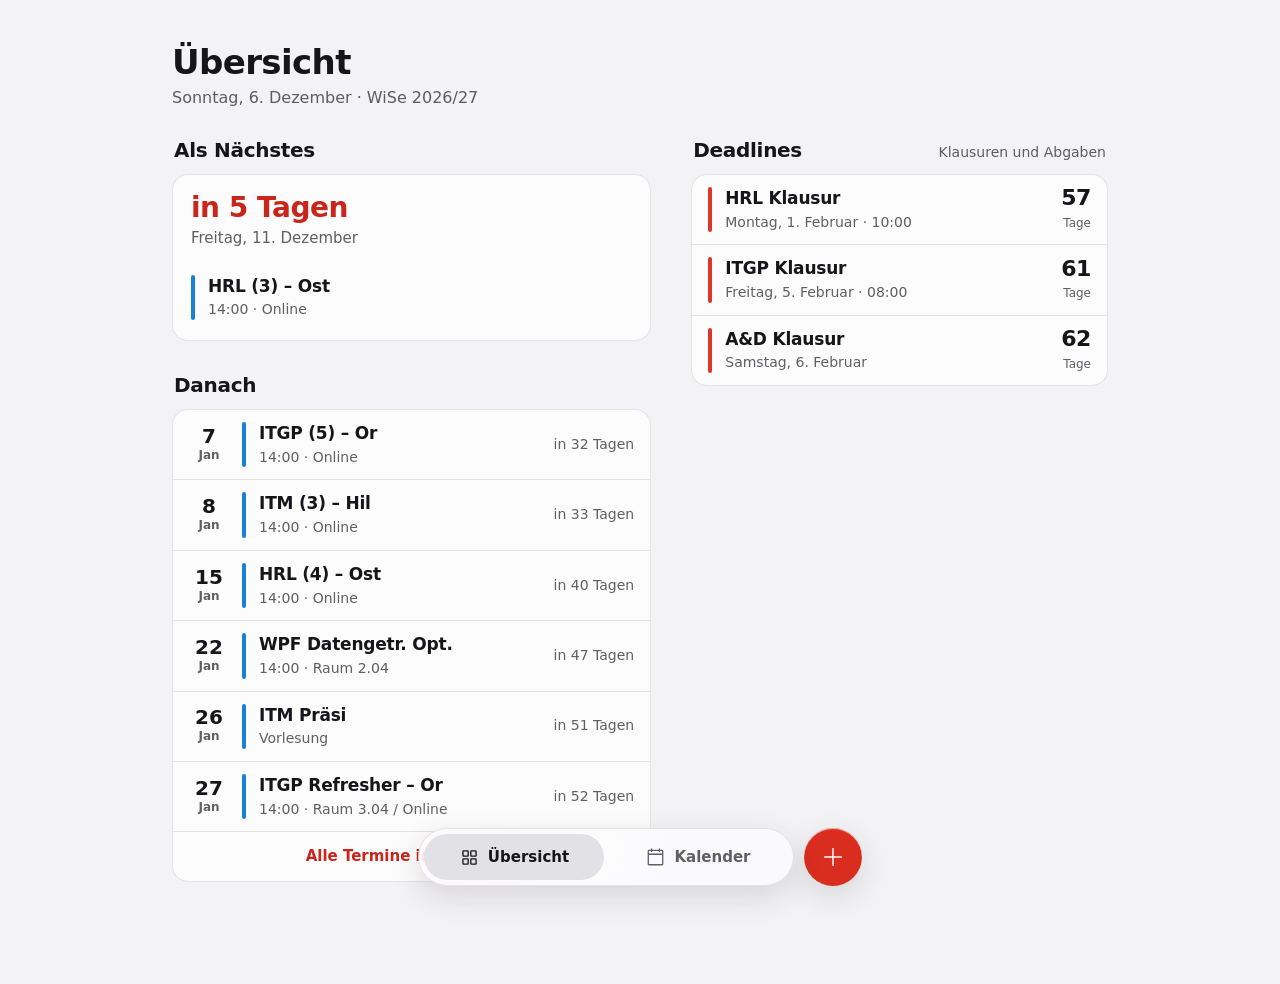
==== index.html @ 09b6ffb7 "Frontend überarbeiten: Übersicht, Kalender, Navigation - Übersicht zeigt zuerst den nächsten Termin," ====
<!DOCTYPE html>
<html lang="de">
<head>
  <meta charset="UTF-8" />
  <meta name="viewport" content="width=device-width, initial-scale=1, viewport-fit=cover" />
  <meta name="theme-color" content="#f3f3f5" media="(prefers-color-scheme: light)" />
  <meta name="theme-color" content="#0b0b0d" media="(prefers-color-scheme: dark)" />
  <meta name="apple-mobile-web-app-capable" content="yes" />
  <meta name="apple-mobile-web-app-status-bar-style" content="default" />
  <meta name="apple-mobile-web-app-title" content="Studienkalender" />
  <title>Studienkalender</title>
  <link rel="stylesheet" href="style.css?v=4" />
</head>
<body>
  <main class="app">
    <header class="page-head">
      <h1>Übersicht</h1>
      <p class="sub" id="todayDate"></p>
    </header>

    <div class="dash">
      <div class="dash-main">
        <section aria-labelledby="h-next">
          <div class="section-head"><h2 id="h-next">Als Nächstes</h2></div>
          <div id="nextUp"></div>
        </section>

        <section aria-labelledby="h-after" id="afterSection">
          <div class="section-head"><h2 id="h-after">Danach</h2></div>
          <div class="group" id="upcoming"></div>
        </section>
      </div>

      <aside class="dash-side" aria-labelledby="h-dead">
        <div class="section-head">
          <h2 id="h-dead">Deadlines</h2>
          <span class="meta">Klausuren und Abgaben</span>
        </div>
        <div class="group" id="deadlines"></div>
      </aside>
    </div>
  </main>

  <nav class="tabbar" id="tabbar" aria-label="Hauptnavigation"></nav>

  <script src="app.js?v=4"></script>
  <script>
    const data = loadEvents();
    mountTabbar("home");

    document.getElementById("todayDate").textContent =
      `${DAYS_LONG[new Date().getDay()]}, ${new Date().getDate()}. ${MONTHS[new Date().getMonth()]} · ${semesterLabel()}`;

    const future = allEventsSorted(data).filter((e) => daysUntil(e.date) >= 0);

    function evRowInner(e) {
      const cat = CATS[e.category] || CATS.lecture;
      return `
        <span class="bar bg-${cat.cls}"></span>
        <span class="ev-text">
          <span class="t">${escapeHtml(e.title)}</span>
          <span class="m">${escapeHtml(eventMeta(e))}</span>
        </span>`;
    }

    /* ---- Als Nächstes: alle Termine des nächsten Tages mit Terminen ---- */
    function renderNext() {
      const wrap = document.getElementById("nextUp");
      if (future.length === 0) {
        wrap.innerHTML = `
          <div class="group"><div class="empty">
            <div class="t">Keine anstehenden Termine</div>
            <div class="m">Trag deinen nächsten Termin ein, dann erscheint er hier.</div>
            <a class="link-btn pressable" href="calendar.html?new=1">Termin hinzufügen</a>
          </div></div>`;
        return null;
      }
      const day = future[0].date;
      const todays = future.filter((e) => e.date === day);
      const d = daysUntil(day);
      const dt = parseKey(day);
      wrap.innerHTML = `
        <a class="next-card pressable" href="calendar.html?d=${day}">
          <div class="next-when">${relativeLabel(d)}</div>
          <div class="next-date">${DAYS_LONG[dt.getDay()]}, ${dt.getDate()}. ${MONTHS[dt.getMonth()]}</div>
          <div class="next-events">
            ${todays.map((e) => `<div class="next-ev">${evRowInner(e)}</div>`).join("")}
          </div>
        </a>`;
      return day;
    }

    /* ---- Danach: die folgenden Termine ---- */
    function renderUpcoming(afterDay) {
      const list = future.filter((e) => e.date > afterDay).slice(0, 6);
      const section = document.getElementById("afterSection");
      if (afterDay === null || list.length === 0) { section.hidden = true; return; }
      const total = future.filter((e) => e.date > afterDay).length;
      document.getElementById("upcoming").innerHTML = list.map((e) => {
        const dt = parseKey(e.date);
        return `
          <a class="row" href="calendar.html?d=${e.date}">
            <span class="datebox">
              <span class="d">${dt.getDate()}</span>
              <span class="m">${MONTHS_SHORT[dt.getMonth()]}</span>
            </span>
            ${evRowInner(e)}
            <span class="when">${relativeLabel(daysUntil(e.date))}</span>
          </a>`;
      }).join("") + (total > list.length
        ? `<a class="group-btn" href="calendar.html">Alle Termine im Kalender</a>` : "");
    }

    /* ---- Deadlines: Klausuren und Abgaben mit Countdown ---- */
    let showAllDeadlines = false;
    function renderDeadlines() {
      const deadlines = future.filter((e) => DEADLINE_CATS.includes(e.category));
      const wrap = document.getElementById("deadlines");
      if (deadlines.length === 0) {
        wrap.innerHTML = `
          <div class="empty">
            <div class="t">Keine anstehenden Deadlines</div>
            <div class="m">Klausuren und Abgaben erscheinen hier mit Countdown.</div>
          </div>`;
        return;
      }
      const shown = showAllDeadlines ? deadlines : deadlines.slice(0, 3);
      wrap.innerHTML = shown.map((e) => {
        const d = daysUntil(e.date);
        const dt = parseKey(e.date);
        const cat = CATS[e.category] || CATS.exam;
        const sub = [`${DAYS_LONG[dt.getDay()]}, ${dt.getDate()}. ${MONTHS[dt.getMonth()]}`, e.time]
          .filter(Boolean).join(" · ");
        const count = d > 1
          ? `<span class="num">${d}</span><span class="unit">Tage</span>`
          : `<span class="num">${relativeLabel(d)}</span><span class="unit">${cat.label}</span>`;
        return `
          <a class="row" href="calendar.html?d=${e.date}">
            <span class="bar bg-${cat.cls}"></span>
            <span class="ev-text">
              <span class="t">${escapeHtml(e.title)}</span>
              <span class="m">${escapeHtml(sub)}</span>
            </span>
            <span class="count ${d <= 7 ? "soon" : ""}">${count}</span>
          </a>`;
      }).join("") + (deadlines.length > 3
        ? `<button class="group-btn" id="showMoreBtn">${showAllDeadlines
            ? "Weniger anzeigen" : `Alle ${deadlines.length} anzeigen`}</button>` : "");

      const btn = document.getElementById("showMoreBtn");
      if (btn) btn.addEventListener("click", () => {
        showAllDeadlines = !showAllDeadlines;
        renderDeadlines();
      });
    }

    renderUpcoming(renderNext());
    renderDeadlines();
  </script>
</body>
</html>
---- style.css ----
/* ===========================================================
   Studienkalender - Styles
   Ein Thema pro Gerät: folgt der Systemeinstellung (hell/dunkel).
   Ebenen (z-index): Tab-Leiste 30, Abdunklung 40, Sheet 50, Toast 60.
   Radien: Karten 16px, Bedienelemente 12px, Pillen/Kreise voll.
   =========================================================== */

:root {
  color-scheme: light dark;

  /* Flächen */
  --bg: #f3f3f5;
  --surface: #fcfcfd;
  --surface-2: #ededf0;
  --surface-3: #e1e1e6;
  --line: rgba(20, 20, 26, 0.10);

  /* Text */
  --text: #16161a;
  --text-2: rgba(22, 22, 26, 0.68);
  --text-3: rgba(22, 22, 26, 0.44);

  /* Akzent: ein Rot für alles Bedienbare */
  --accent: #c9251a;        /* Text und Icons */
  --accent-fill: #d92d20;   /* gefüllte Flächen mit weißer Schrift */
  --on-accent: #fdfdfd;
  --accent-soft: rgba(217, 45, 32, 0.10);

  /* Kategorien (Punkte und Balken) */
  --red: #e0352b;
  --blue: #1a7fd6;
  --green: #1f9d4d;
  --orange: #d9730b;

  --shadow-float: 0 10px 30px rgba(40, 30, 30, 0.14), 0 1px 0 rgba(255, 255, 255, 0.6) inset;
  --scrim: rgba(20, 20, 26, 0.38);

  /* Bewegung */
  --ease-out: cubic-bezier(0.23, 1, 0.32, 1);
  --ease-drawer: cubic-bezier(0.32, 0.72, 0, 1);

  /* Layout */
  --radius: 12px;
  --radius-lg: 16px;
  --safe-top: env(safe-area-inset-top, 0px);
  --safe-bottom: env(safe-area-inset-bottom, 0px);
  --tabbar-h: 58px;
}

@media (prefers-color-scheme: dark) {
  :root {
    --bg: #0b0b0d;
    --surface: #18181b;
    --surface-2: #232327;
    --surface-3: #303035;
    --line: rgba(255, 255, 255, 0.10);

    --text: #f5f5f7;
    --text-2: rgba(235, 235, 245, 0.66);
    --text-3: rgba(235, 235, 245, 0.42);

    --accent: #ff6b61;
    --accent-fill: #d92d20;
    --on-accent: #fdfdfd;
    --accent-soft: rgba(255, 107, 97, 0.14);

    --red: #ff453a;
    --blue: #5ac8fa;
    --green: #34c759;
    --orange: #ff9f0a;

    --shadow-float: 0 12px 34px rgba(0, 0, 0, 0.55), 0 1px 0 rgba(255, 255, 255, 0.06) inset;
    --scrim: rgba(0, 0, 0, 0.56);
  }
}

* {
  box-sizing: border-box;
  -webkit-tap-highlight-color: transparent;
}

html { -webkit-text-size-adjust: 100%; }

body {
  margin: 0;
  background: var(--bg);
  color: var(--text);
  font-family: -apple-system, BlinkMacSystemFont, "SF Pro Display", "SF Pro Text",
    "Segoe UI", system-ui, "Helvetica Neue", Arial, sans-serif;
  font-size: 17px;
  line-height: 1.4;
  -webkit-font-smoothing: antialiased;
  text-rendering: optimizeLegibility;
  min-height: 100dvh;
  overflow-x: hidden;
}

button {
  font-family: inherit;
  font-size: inherit;
  cursor: pointer;
  border: none;
  background: none;
  color: inherit;
  padding: 0;
}

a { color: inherit; text-decoration: none; }

h1, h2, p { margin: 0; }

:focus-visible {
  outline: 2px solid var(--accent);
  outline-offset: 2px;
}

.app {
  max-width: 480px;
  margin: 0 auto;
  padding: calc(var(--safe-top) + 20px) 18px
    calc(var(--safe-bottom) + var(--tabbar-h) + 44px);
  min-height: 100dvh;
}

/* Kategorie-Farben */
.bg-exam    { background: var(--red); }
.bg-abgabe  { background: var(--red); }
.bg-lecture { background: var(--blue); }
.bg-block   { background: var(--green); }
.bg-holiday { background: var(--orange); }

/* Druck-Feedback */
.pressable { transition: transform 160ms var(--ease-out), background-color 160ms ease; }
.pressable:active { transform: scale(0.97); }

/* ============================ SEITENKOPF ============================ */
.page-head { margin-bottom: 26px; }
.page-head h1 {
  font-size: 34px;
  font-weight: 700;
  letter-spacing: -0.6px;
  line-height: 1.1;
}
.page-head .sub {
  color: var(--text-2);
  font-size: 16px;
  margin-top: 6px;
}

.section-head {
  display: flex;
  align-items: baseline;
  justify-content: space-between;
  gap: 12px;
  margin: 0 2px 10px;
}
.section-head h2 {
  font-size: 20px;
  font-weight: 700;
  letter-spacing: -0.3px;
}
.section-head .meta { color: var(--text-2); font-size: 14px; }

.dash section + section { margin-top: 30px; }

/* ============================ ALS NÄCHSTES ============================ */
.next-card {
  display: block;
  background: var(--surface);
  border: 1px solid var(--line);
  border-radius: var(--radius-lg);
  padding: 18px 18px 8px;
}
.next-when {
  font-size: 28px;
  font-weight: 700;
  letter-spacing: -0.5px;
  line-height: 1.1;
  color: var(--accent);
}
.next-date { color: var(--text-2); font-size: 15px; margin-top: 4px; }
.next-events { margin-top: 14px; }
.next-ev {
  display: flex;
  align-items: center;
  gap: 13px;
  padding: 12px 0;
}
.next-ev + .next-ev { border-top: 1px solid var(--line); }
.bar { flex: 0 0 auto; width: 4px; align-self: stretch; min-height: 36px; border-radius: 2px; }
.ev-text { min-width: 0; flex: 1; }
.ev-text .t, .ev-text .m, .datebox .d, .datebox .m { display: block; }
.ev-text .t {
  font-size: 17px;
  font-weight: 600;
  letter-spacing: -0.2px;
  white-space: nowrap;
  overflow: hidden;
  text-overflow: ellipsis;
}
.ev-text .m { font-size: 14px; color: var(--text-2); margin-top: 2px; }

/* ============================ LISTEN ============================ */
.group {
  background: var(--surface);
  border: 1px solid var(--line);
  border-radius: var(--radius-lg);
  overflow: hidden;
}
.row {
  display: flex;
  align-items: center;
  gap: 13px;
  padding: 12px 16px;
  width: 100%;
  min-height: 60px;
  text-align: left;
  transition: background-color 140ms ease;
}
.row + .row { border-top: 1px solid var(--line); }
.row:active { background: var(--surface-2); }
.row.past { opacity: 0.55; }

.datebox { flex: 0 0 auto; width: 40px; text-align: center; }
.datebox .d {
  font-size: 20px;
  font-weight: 700;
  line-height: 1.05;
  font-variant-numeric: tabular-nums;
}
.datebox .m { font-size: 12px; font-weight: 600; color: var(--text-2); }
.datebox.is-today .d, .datebox.is-today .m { color: var(--accent); }

.row .when {
  flex: 0 0 auto;
  font-size: 14px;
  color: var(--text-2);
  font-variant-numeric: tabular-nums;
}

/* Deadline-Zeile: Countdown rechts */
.count { flex: 0 0 auto; text-align: right; font-variant-numeric: tabular-nums; }
.count .num { font-size: 22px; font-weight: 700; letter-spacing: -0.4px; line-height: 1; }
.count .unit { display: block; font-size: 12px; color: var(--text-2); margin-top: 3px; }
.count.soon .num { color: var(--accent); }

.group-btn {
  display: block;
  width: 100%;
  padding: 14px 16px;
  border-top: 1px solid var(--line);
  color: var(--accent);
  font-size: 15px;
  font-weight: 600;
  text-align: center;
}
.group-btn:active { background: var(--surface-2); }

.empty {
  padding: 26px 18px;
  text-align: center;
}
.empty .t { font-size: 16px; font-weight: 600; }
.empty .m { color: var(--text-2); font-size: 14px; margin-top: 4px; }
.empty .link-btn { margin-top: 14px; }

.link-btn {
  display: inline-flex;
  align-items: center;
  justify-content: center;
  min-height: 44px;
  padding: 0 18px;
  border-radius: 999px;
  background: var(--accent-soft);
  color: var(--accent);
  font-size: 15px;
  font-weight: 600;
}

/* ============================ TAB-LEISTE ============================ */
.tabbar {
  position: fixed;
  left: 50%;
  bottom: calc(var(--safe-bottom) + 14px);
  transform: translateX(-50%);
  z-index: 30;
  width: min(444px, calc(100% - 32px));
  display: flex;
  align-items: center;
  gap: 10px;
}
.tabs {
  flex: 1;
  display: flex;
  gap: 4px;
  padding: 5px;
  height: var(--tabbar-h);
  border-radius: 999px;
  border: 1px solid var(--line);
  background: color-mix(in srgb, var(--surface) 82%, transparent);
  -webkit-backdrop-filter: blur(22px) saturate(160%);
  backdrop-filter: blur(22px) saturate(160%);
  box-shadow: var(--shadow-float);
}
.tab {
  flex: 1;
  display: flex;
  align-items: center;
  justify-content: center;
  gap: 8px;
  border-radius: 999px;
  color: var(--text-2);
  font-size: 15px;
  font-weight: 600;
  transition: background-color 160ms ease, color 160ms ease;
}
.tab svg { width: 21px; height: 21px; }
.tab[aria-current="page"] { background: var(--surface-3); color: var(--text); }
.fab {
  flex: 0 0 auto;
  width: var(--tabbar-h);
  height: var(--tabbar-h);
  display: grid;
  place-items: center;
  border-radius: 50%;
  background: var(--accent-fill);
  color: var(--on-accent);
  box-shadow: var(--shadow-float);
}
.fab svg { width: 24px; height: 24px; }

@media (prefers-reduced-transparency: reduce) {
  .tabs { background: var(--surface); -webkit-backdrop-filter: none; backdrop-filter: none; }
}

/* ============================ KALENDER ============================ */
.cal-head {
  display: flex;
  align-items: center;
  justify-content: space-between;
  gap: 10px;
  margin-bottom: 16px;
}
.cal-title {
  font-size: clamp(20px, 5.6vw, 30px);
  white-space: nowrap;
  min-width: 0;
  overflow: hidden;
  text-overflow: ellipsis;
  font-weight: 700;
  letter-spacing: -0.6px;
  line-height: 1.1;
  font-variant-numeric: tabular-nums;
}
.cal-title .y { color: var(--text-2); font-weight: 500; }
.cal-nav { display: flex; align-items: center; gap: 4px; flex: 0 0 auto; }
@media (max-width: 359px) { .cal-title .y { display: none; } }
.nav-btn {
  width: 42px;
  height: 44px;
  display: grid;
  place-items: center;
  border-radius: 50%;
  color: var(--accent);
}
.nav-btn:active { background: var(--surface-2); }
.nav-btn svg { width: 22px; height: 22px; }
.today-pill[hidden] { display: none; }
.today-pill {
  height: 36px;
  padding: 0 14px;
  margin-right: 2px;
  border-radius: 999px;
  background: var(--accent-soft);
  color: var(--accent);
  font-size: 15px;
  font-weight: 600;
}

.cal-pane {
  background: var(--surface);
  border: 1px solid var(--line);
  border-radius: var(--radius-lg);
  padding: 10px 8px 8px;
  touch-action: pan-y;
}
.weekday-row {
  display: grid;
  grid-template-columns: repeat(7, 1fr);
  margin-bottom: 2px;
}
.weekday-row span {
  text-align: center;
  font-size: 13px;
  font-weight: 600;
  color: var(--text-2);
  padding: 4px 0 6px;
}
.weekday-row span.we { color: var(--text-3); }

.grid {
  display: grid;
  grid-template-columns: repeat(7, 1fr);
  gap: 2px;
}
.cell {
  min-height: 54px;
  padding: 6px 0 5px;
  display: flex;
  flex-direction: column;
  align-items: center;
  gap: 4px;
  border-radius: var(--radius);
  transition: background-color 140ms ease;
}
.cell:active { background: var(--surface-2); }
.cell .daynum {
  width: 32px;
  height: 32px;
  display: grid;
  place-items: center;
  font-size: 17px;
  font-weight: 500;
  font-variant-numeric: tabular-nums;
  border-radius: 50%;
}
.cell.we .daynum { color: var(--text-2); }
.cell.out .daynum { color: var(--text-3); }
.cell.has .daynum { font-weight: 700; }
.cell.today .daynum {
  background: var(--accent-fill);
  color: var(--on-accent);
  font-weight: 700;
}
.cell.selected { background: var(--surface-2); }

.dots { display: flex; gap: 3px; height: 6px; align-items: center; }
.dots .dot { width: 6px; height: 6px; border-radius: 50%; }
.dots .more { font-size: 10px; font-weight: 700; color: var(--text-2); line-height: 1; }

.legend {
  display: flex;
  flex-wrap: wrap;
  gap: 6px 16px;
  justify-content: center;
  margin: 12px 4px 0;
}
.legend span {
  display: inline-flex;
  align-items: center;
  gap: 6px;
  font-size: 13px;
  color: var(--text-2);
}
.legend i { width: 8px; height: 8px; border-radius: 50%; display: inline-block; }

.agenda { margin-top: 28px; }

.reset-wrap { text-align: center; margin-top: 26px; }
.quiet-btn {
  display: inline-flex;
  align-items: center;
  gap: 8px;
  min-height: 44px;
  padding: 0 14px;
  border-radius: 999px;
  color: var(--text-2);
  font-size: 14px;
  font-weight: 500;
}
.quiet-btn svg { width: 17px; height: 17px; }
.quiet-btn:active { background: var(--surface-2); }

/* ============================ SHEET ============================ */
.scrim {
  position: fixed;
  inset: 0;
  background: var(--scrim);
  opacity: 0;
  pointer-events: none;
  transition: opacity 300ms ease;
  z-index: 40;
}
.scrim.open { opacity: 1; pointer-events: auto; }

.sheet {
  position: fixed;
  left: 0;
  right: 0;
  bottom: 0;
  z-index: 50;
  background: var(--surface);
  border-radius: 20px 20px 0 0;
  padding: 8px 20px calc(var(--safe-bottom) + 22px);
  max-width: 480px;
  margin: 0 auto;
  max-height: 88dvh;
  overflow-y: auto;
  overscroll-behavior: contain;
  transform: translateY(101%);
  visibility: hidden;
  transition: transform 420ms var(--ease-drawer), visibility 0s linear 420ms;
  box-shadow: 0 -1px 0 var(--line);
  outline: none;
}
.sheet.open {
  transform: translateY(0);
  visibility: visible;
  transition: transform 420ms var(--ease-drawer), visibility 0s;
}

.grabber {
  width: 38px;
  height: 5px;
  border-radius: 3px;
  background: var(--surface-3);
  margin: 4px auto 12px;
}

.sheet-head {
  display: flex;
  align-items: flex-start;
  justify-content: space-between;
  gap: 12px;
  margin-bottom: 16px;
}
.sheet-title { font-size: 22px; font-weight: 700; letter-spacing: -0.3px; line-height: 1.2; }
.sheet-sub { color: var(--text-2); font-size: 15px; margin-top: 3px; }
.close-btn {
  flex: 0 0 auto;
  width: 36px;
  height: 36px;
  margin: -2px -6px 0 0;
  display: grid;
  place-items: center;
  border-radius: 50%;
  background: var(--surface-2);
  color: var(--text-2);
}
.close-btn svg { width: 17px; height: 17px; }

.day-events { display: flex; flex-direction: column; gap: 8px; margin-bottom: 12px; }
.ev-card {
  display: flex;
  align-items: center;
  gap: 13px;
  background: var(--surface-2);
  border-radius: var(--radius);
  padding: 12px 14px;
  width: 100%;
  text-align: left;
}
.ev-card .chev { color: var(--text-3); flex: 0 0 auto; display: grid; }
.ev-card .chev svg { width: 16px; height: 16px; }

.sheet .empty { padding: 10px 8px 20px; }

/* ============================ FORMULAR ============================ */
.field { margin-bottom: 16px; }
.field > label, .field > .label {
  display: block;
  font-size: 14px;
  font-weight: 600;
  color: var(--text-2);
  margin: 0 2px 7px;
}
.field .opt { font-weight: 400; }
.input, .textarea, input[type="date"] {
  display: block;
  width: 100%;
  min-height: 50px;
  background: var(--surface-2);
  border: 1.5px solid transparent;
  border-radius: var(--radius);
  color: var(--text);
  font-size: 17px;
  padding: 12px 14px;
  outline: none;
  font-family: inherit;
  -webkit-appearance: none;
  appearance: none;
}
.input::placeholder, .textarea::placeholder { color: var(--text-3); }
.input:focus, .textarea:focus, input[type="date"]:focus { border-color: var(--accent); }
.textarea { resize: none; min-height: 76px; line-height: 1.4; }

.segmented {
  display: grid;
  grid-template-columns: repeat(5, 1fr);
  gap: 6px;
}
.seg {
  min-height: 58px;
  padding: 9px 2px;
  border-radius: var(--radius);
  background: var(--surface-2);
  color: var(--text-2);
  font-size: 12px;
  font-weight: 600;
  text-align: center;
  display: flex;
  flex-direction: column;
  align-items: center;
  justify-content: center;
  gap: 6px;
  border: 1.5px solid transparent;
  transition: border-color 160ms ease, color 160ms ease, background-color 160ms ease;
}
.seg i { width: 10px; height: 10px; border-radius: 50%; }
.seg[aria-pressed="true"] { color: var(--text); background: var(--surface); border-color: var(--text); }

.form-actions { display: flex; flex-direction: column; gap: 8px; margin-top: 22px; }
.btn {
  min-height: 52px;
  padding: 0 16px;
  border-radius: var(--radius);
  font-size: 17px;
  font-weight: 600;
  text-align: center;
  width: 100%;
}
.btn-save { background: var(--accent-fill); color: var(--on-accent); }
.btn-save:disabled { background: var(--surface-3); color: var(--text-3); cursor: default; }
.btn-cancel { background: var(--surface-2); color: var(--text); }
.btn-delete { color: var(--accent); font-weight: 500; }

/* Toast */
.toast {
  position: fixed;
  left: 50%;
  bottom: calc(var(--safe-bottom) + var(--tabbar-h) + 28px);
  transform: translate(-50%, 16px);
  display: flex;
  align-items: center;
  gap: 14px;
  background: var(--text);
  color: var(--bg);
  font-size: 15px;
  font-weight: 500;
  padding: 0 18px;
  min-height: 44px;
  border-radius: 999px;
  z-index: 60;
  opacity: 0;
  pointer-events: none;
  white-space: nowrap;
  transition: opacity 240ms ease, transform 240ms var(--ease-out);
  box-shadow: var(--shadow-float);
}
.toast.show { opacity: 1; transform: translate(-50%, 0); pointer-events: auto; }
.toast button { font-weight: 700; text-decoration: underline; text-underline-offset: 3px; min-height: 44px; }

/* ============================ DESKTOP ============================ */
@media (min-width: 900px) {
  .app { max-width: 1000px; padding-left: 32px; padding-right: 32px; padding-top: 44px; }
  .dash, .cal-layout {
    display: grid;
    grid-template-columns: minmax(0, 1.15fr) minmax(0, 1fr);
    gap: 40px;
    align-items: start;
  }
  .dash-side { margin-top: 0; }
  .agenda { margin-top: 0; }
  .cell { min-height: 68px; }
  .cal-head { max-width: none; }

  /* Sheet wird zum zentrierten Dialog */
  .sheet {
    bottom: 50%;
    border-radius: 20px;
    padding: 20px 24px 24px;
    transform: translateY(calc(50% + 16px));
    opacity: 0;
    transition: transform 260ms var(--ease-out), opacity 200ms ease, visibility 0s linear 260ms;
    box-shadow: var(--shadow-float);
  }
  .sheet.open {
    transform: translateY(50%);
    opacity: 1;
    transition: transform 260ms var(--ease-out), opacity 200ms ease, visibility 0s;
  }
  .grabber { display: none; }
  .field-row { display: grid; grid-template-columns: 1fr 1fr; gap: 12px; }
  .textarea { min-height: 60px; }
}
@media (max-width: 899px) {
  .dash-side { margin-top: 30px; }
}

/* Hover nur mit echtem Zeiger */
@media (hover: hover) and (pointer: fine) {
  .row:hover, .cell:hover { background: var(--surface-2); }
  .ev-card:hover, .close-btn:hover, .btn-cancel:hover { background: var(--surface-3); }
  .tab:not([aria-current]):hover { color: var(--text); }
  .nav-btn:hover, .quiet-btn:hover { background: var(--surface-2); }
  .fab:hover, .btn-save:not(:disabled):hover { filter: brightness(1.08); }
}

/* Weniger Bewegung: Übergänge praktisch sofort */
@media (prefers-reduced-motion: reduce) {
  *, *::before, *::after {
    animation-duration: 0.01ms !important;
    transition-duration: 0.01ms !important;
  }
  .pressable:active { transform: none; }
}
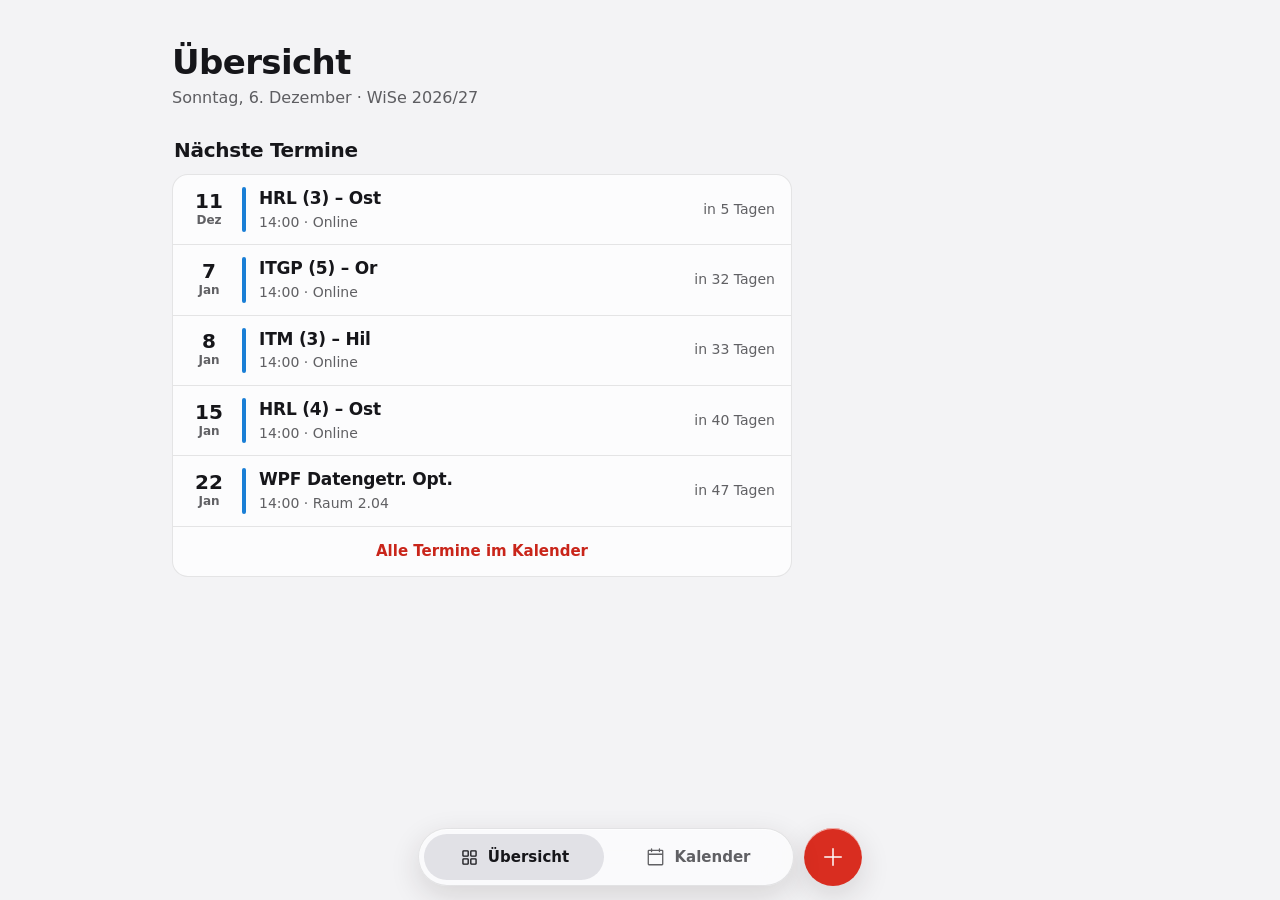
==== commit 6e3cb8f4: "Startseite: nächste 5 Termine statt Klausur-Countdown Die Übersicht zeigt nur noch eine Liste der fü" ====
--- a/index.html
+++ b/index.html
@@ -9,7 +9,7 @@
   <meta name="apple-mobile-web-app-status-bar-style" content="default" />
   <meta name="apple-mobile-web-app-title" content="Studienkalender" />
   <title>Studienkalender</title>
-  <link rel="stylesheet" href="style.css?v=4" />
+  <link rel="stylesheet" href="style.css?v=5" />
 </head>
 <body>
   <main class="app">
@@ -18,32 +18,15 @@
       <p class="sub" id="todayDate"></p>
     </header>
 
-    <div class="dash">
-      <div class="dash-main">
-        <section aria-labelledby="h-next">
-          <div class="section-head"><h2 id="h-next">Als Nächstes</h2></div>
-          <div id="nextUp"></div>
-        </section>
-
-        <section aria-labelledby="h-after" id="afterSection">
-          <div class="section-head"><h2 id="h-after">Danach</h2></div>
-          <div class="group" id="upcoming"></div>
-        </section>
-      </div>
-
-      <aside class="dash-side" aria-labelledby="h-dead">
-        <div class="section-head">
-          <h2 id="h-dead">Deadlines</h2>
-          <span class="meta">Klausuren und Abgaben</span>
-        </div>
-        <div class="group" id="deadlines"></div>
-      </aside>
-    </div>
+    <section class="dash" aria-labelledby="h-next">
+      <div class="section-head"><h2 id="h-next">Nächste Termine</h2></div>
+      <div class="group" id="upcoming"></div>
+    </section>
   </main>
 
   <nav class="tabbar" id="tabbar" aria-label="Hauptnavigation"></nav>
 
-  <script src="app.js?v=4"></script>
+  <script src="app.js?v=5"></script>
   <script>
     const data = loadEvents();
     mountTabbar("home");
@@ -51,111 +34,38 @@
     document.getElementById("todayDate").textContent =
       `${DAYS_LONG[new Date().getDay()]}, ${new Date().getDate()}. ${MONTHS[new Date().getMonth()]} · ${semesterLabel()}`;
 
+    /* ---- Die nächsten 5 anstehenden Termine (alle Kategorien) ---- */
     const future = allEventsSorted(data).filter((e) => daysUntil(e.date) >= 0);
+    const wrap = document.getElementById("upcoming");
 
-    function evRowInner(e) {
-      const cat = CATS[e.category] || CATS.lecture;
-      return `
-        <span class="bar bg-${cat.cls}"></span>
-        <span class="ev-text">
-          <span class="t">${escapeHtml(e.title)}</span>
-          <span class="m">${escapeHtml(eventMeta(e))}</span>
-        </span>`;
-    }
-
-    /* ---- Als Nächstes: alle Termine des nächsten Tages mit Terminen ---- */
-    function renderNext() {
-      const wrap = document.getElementById("nextUp");
-      if (future.length === 0) {
-        wrap.innerHTML = `
-          <div class="group"><div class="empty">
-            <div class="t">Keine anstehenden Termine</div>
-            <div class="m">Trag deinen nächsten Termin ein, dann erscheint er hier.</div>
-            <a class="link-btn pressable" href="calendar.html?new=1">Termin hinzufügen</a>
-          </div></div>`;
-        return null;
-      }
-      const day = future[0].date;
-      const todays = future.filter((e) => e.date === day);
-      const d = daysUntil(day);
-      const dt = parseKey(day);
+    if (future.length === 0) {
       wrap.innerHTML = `
-        <a class="next-card pressable" href="calendar.html?d=${day}">
-          <div class="next-when">${relativeLabel(d)}</div>
-          <div class="next-date">${DAYS_LONG[dt.getDay()]}, ${dt.getDate()}. ${MONTHS[dt.getMonth()]}</div>
-          <div class="next-events">
-            ${todays.map((e) => `<div class="next-ev">${evRowInner(e)}</div>`).join("")}
-          </div>
-        </a>`;
-      return day;
-    }
-
-    /* ---- Danach: die folgenden Termine ---- */
-    function renderUpcoming(afterDay) {
-      const list = future.filter((e) => e.date > afterDay).slice(0, 6);
-      const section = document.getElementById("afterSection");
-      if (afterDay === null || list.length === 0) { section.hidden = true; return; }
-      const total = future.filter((e) => e.date > afterDay).length;
-      document.getElementById("upcoming").innerHTML = list.map((e) => {
+        <div class="empty">
+          <div class="t">Keine anstehenden Termine</div>
+          <div class="m">Trag deinen nächsten Termin ein, dann erscheint er hier.</div>
+          <a class="link-btn pressable" href="calendar.html?new=1">Termin hinzufügen</a>
+        </div>`;
+    } else {
+      wrap.innerHTML = future.slice(0, 5).map((e) => {
         const dt = parseKey(e.date);
+        const cat = CATS[e.category] || CATS.lecture;
+        const d = daysUntil(e.date);
         return `
           <a class="row" href="calendar.html?d=${e.date}">
-            <span class="datebox">
+            <span class="datebox ${d === 0 ? "is-today" : ""}">
               <span class="d">${dt.getDate()}</span>
               <span class="m">${MONTHS_SHORT[dt.getMonth()]}</span>
             </span>
-            ${evRowInner(e)}
-            <span class="when">${relativeLabel(daysUntil(e.date))}</span>
-          </a>`;
-      }).join("") + (total > list.length
-        ? `<a class="group-btn" href="calendar.html">Alle Termine im Kalender</a>` : "");
-    }
-
-    /* ---- Deadlines: Klausuren und Abgaben mit Countdown ---- */
-    let showAllDeadlines = false;
-    function renderDeadlines() {
-      const deadlines = future.filter((e) => DEADLINE_CATS.includes(e.category));
-      const wrap = document.getElementById("deadlines");
-      if (deadlines.length === 0) {
-        wrap.innerHTML = `
-          <div class="empty">
-            <div class="t">Keine anstehenden Deadlines</div>
-            <div class="m">Klausuren und Abgaben erscheinen hier mit Countdown.</div>
-          </div>`;
-        return;
-      }
-      const shown = showAllDeadlines ? deadlines : deadlines.slice(0, 3);
-      wrap.innerHTML = shown.map((e) => {
-        const d = daysUntil(e.date);
-        const dt = parseKey(e.date);
-        const cat = CATS[e.category] || CATS.exam;
-        const sub = [`${DAYS_LONG[dt.getDay()]}, ${dt.getDate()}. ${MONTHS[dt.getMonth()]}`, e.time]
-          .filter(Boolean).join(" · ");
-        const count = d > 1
-          ? `<span class="num">${d}</span><span class="unit">Tage</span>`
-          : `<span class="num">${relativeLabel(d)}</span><span class="unit">${cat.label}</span>`;
-        return `
-          <a class="row" href="calendar.html?d=${e.date}">
             <span class="bar bg-${cat.cls}"></span>
             <span class="ev-text">
               <span class="t">${escapeHtml(e.title)}</span>
-              <span class="m">${escapeHtml(sub)}</span>
+              <span class="m">${escapeHtml(eventMeta(e))}</span>
             </span>
-            <span class="count ${d <= 7 ? "soon" : ""}">${count}</span>
+            <span class="when">${relativeLabel(d)}</span>
           </a>`;
-      }).join("") + (deadlines.length > 3
-        ? `<button class="group-btn" id="showMoreBtn">${showAllDeadlines
-            ? "Weniger anzeigen" : `Alle ${deadlines.length} anzeigen`}</button>` : "");
-
-      const btn = document.getElementById("showMoreBtn");
-      if (btn) btn.addEventListener("click", () => {
-        showAllDeadlines = !showAllDeadlines;
-        renderDeadlines();
-      });
+      }).join("") + (future.length > 5
+        ? `<a class="group-btn" href="calendar.html">Alle Termine im Kalender</a>` : "");
     }
-
-    renderUpcoming(renderNext());
-    renderDeadlines();
   </script>
 </body>
 </html>
--- a/style.css
+++ b/style.css
@@ -161,32 +161,7 @@
 }
 .section-head .meta { color: var(--text-2); font-size: 14px; }
 
-.dash section + section { margin-top: 30px; }
-
-/* ============================ ALS NÄCHSTES ============================ */
-.next-card {
-  display: block;
-  background: var(--surface);
-  border: 1px solid var(--line);
-  border-radius: var(--radius-lg);
-  padding: 18px 18px 8px;
-}
-.next-when {
-  font-size: 28px;
-  font-weight: 700;
-  letter-spacing: -0.5px;
-  line-height: 1.1;
-  color: var(--accent);
-}
-.next-date { color: var(--text-2); font-size: 15px; margin-top: 4px; }
-.next-events { margin-top: 14px; }
-.next-ev {
-  display: flex;
-  align-items: center;
-  gap: 13px;
-  padding: 12px 0;
-}
-.next-ev + .next-ev { border-top: 1px solid var(--line); }
+/* ============================ TERMINZEILEN ============================ */
 .bar { flex: 0 0 auto; width: 4px; align-self: stretch; min-height: 36px; border-radius: 2px; }
 .ev-text { min-width: 0; flex: 1; }
 .ev-text .t, .ev-text .m, .datebox .d, .datebox .m { display: block; }
@@ -237,12 +212,6 @@
   color: var(--text-2);
   font-variant-numeric: tabular-nums;
 }
-
-/* Deadline-Zeile: Countdown rechts */
-.count { flex: 0 0 auto; text-align: right; font-variant-numeric: tabular-nums; }
-.count .num { font-size: 22px; font-weight: 700; letter-spacing: -0.4px; line-height: 1; }
-.count .unit { display: block; font-size: 12px; color: var(--text-2); margin-top: 3px; }
-.count.soon .num { color: var(--accent); }
 
 .group-btn {
   display: block;
@@ -653,13 +622,13 @@
 /* ============================ DESKTOP ============================ */
 @media (min-width: 900px) {
   .app { max-width: 1000px; padding-left: 32px; padding-right: 32px; padding-top: 44px; }
-  .dash, .cal-layout {
+  .dash { max-width: 620px; }
+  .cal-layout {
     display: grid;
     grid-template-columns: minmax(0, 1.15fr) minmax(0, 1fr);
     gap: 40px;
     align-items: start;
   }
-  .dash-side { margin-top: 0; }
   .agenda { margin-top: 0; }
   .cell { min-height: 68px; }
   .cal-head { max-width: none; }
@@ -683,9 +652,6 @@
   .field-row { display: grid; grid-template-columns: 1fr 1fr; gap: 12px; }
   .textarea { min-height: 60px; }
 }
-@media (max-width: 899px) {
-  .dash-side { margin-top: 30px; }
-}
 
 /* Hover nur mit echtem Zeiger */
 @media (hover: hover) and (pointer: fine) {
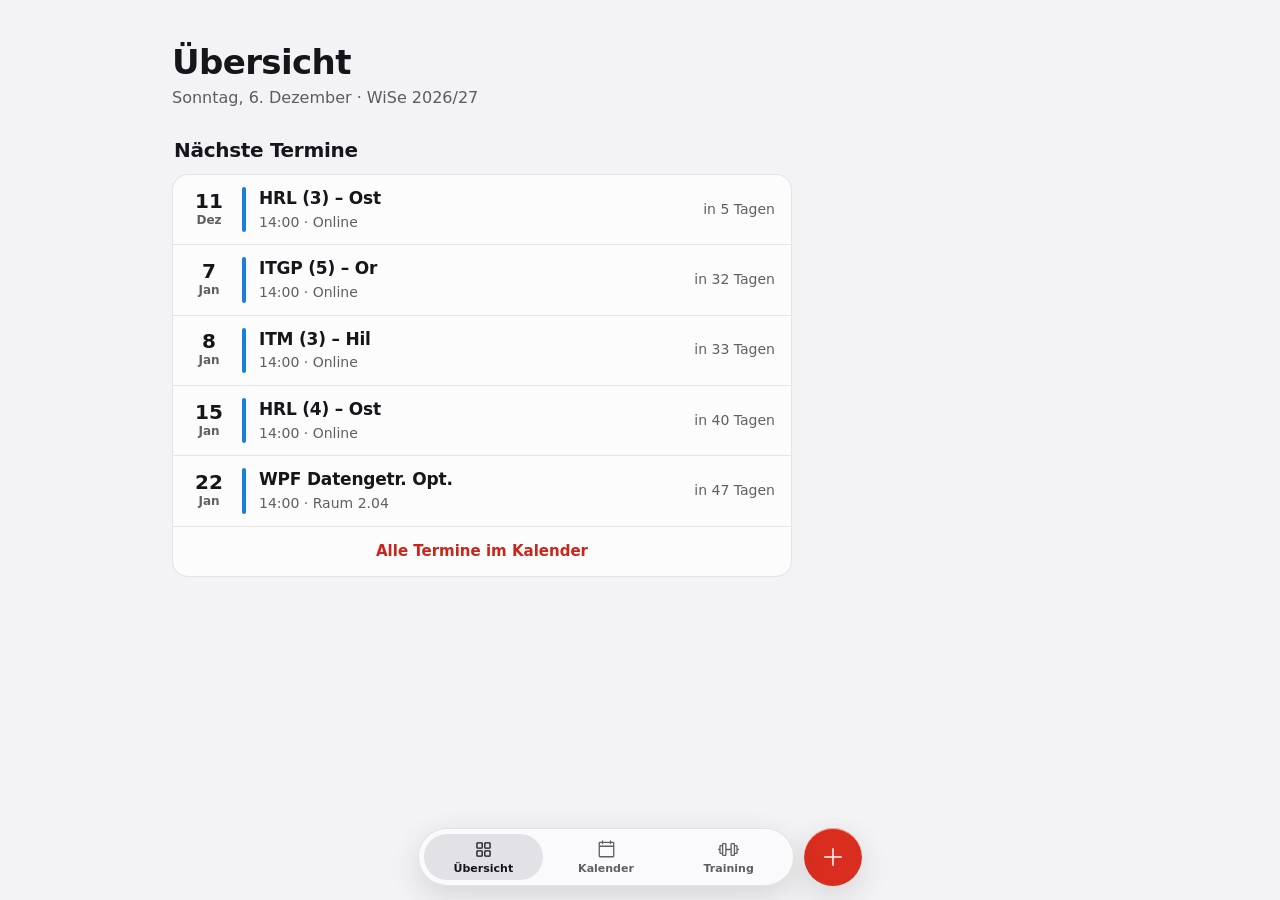
==== commit 32eb478c: "Neuer Reiter "Training" mit Plan im Zwei-Tage-Rhythmus - training.html: heutige Einheit oder Ruhetag" ====
--- a/index.html
+++ b/index.html
@@ -9,7 +9,7 @@
   <meta name="apple-mobile-web-app-status-bar-style" content="default" />
   <meta name="apple-mobile-web-app-title" content="Studienkalender" />
   <title>Studienkalender</title>
-  <link rel="stylesheet" href="style.css?v=5" />
+  <link rel="stylesheet" href="style.css?v=6" />
 </head>
 <body>
   <main class="app">
@@ -26,7 +26,7 @@
 
   <nav class="tabbar" id="tabbar" aria-label="Hauptnavigation"></nav>
 
-  <script src="app.js?v=5"></script>
+  <script src="app.js?v=6"></script>
   <script>
     const data = loadEvents();
     mountTabbar("home");
--- a/style.css
+++ b/style.css
@@ -273,14 +273,17 @@
 }
 .tab {
   flex: 1;
-  display: flex;
+  min-width: 0;
+  display: flex;
+  flex-direction: column;
   align-items: center;
   justify-content: center;
-  gap: 8px;
+  gap: 2px;
   border-radius: 999px;
   color: var(--text-2);
-  font-size: 15px;
-  font-weight: 600;
+  font-size: 11px;
+  font-weight: 600;
+  line-height: 1.2;
   transition: background-color 160ms ease, color 160ms ease;
 }
 .tab svg { width: 21px; height: 21px; }
@@ -439,6 +442,75 @@
 }
 .quiet-btn svg { width: 17px; height: 17px; }
 .quiet-btn:active { background: var(--surface-2); }
+
+/* ============================ TRAINING ============================ */
+.page section + section, .train-layout > * + * { margin-top: 30px; }
+
+.today-card {
+  background: var(--surface);
+  border: 1px solid var(--line);
+  border-radius: var(--radius-lg);
+  padding: 18px;
+}
+.today-kind {
+  font-size: 28px;
+  font-weight: 700;
+  letter-spacing: -0.5px;
+  line-height: 1.1;
+}
+.today-kind.is-gym { color: var(--accent); }
+.today-sub { color: var(--text-2); font-size: 15px; margin-top: 4px; }
+.today-card .ex-list { margin: 14px 0 16px; border-top: 1px solid var(--line); }
+.today-card .btn svg, .today-done svg { width: 19px; height: 19px; vertical-align: -4px; margin-right: 6px; }
+
+.ex {
+  display: flex;
+  align-items: baseline;
+  justify-content: space-between;
+  gap: 14px;
+  padding: 12px 0;
+}
+.ex + .ex { border-top: 1px solid var(--line); }
+.group .ex { padding: 13px 16px; }
+.ex .n { font-size: 16px; font-weight: 500; min-width: 0; }
+.ex .s {
+  flex: 0 0 auto;
+  font-size: 15px;
+  color: var(--text-2);
+  font-variant-numeric: tabular-nums;
+}
+
+/* 14-Tage-Raster: 7 Spalten, zwei Zeilen */
+.strip {
+  display: grid;
+  grid-template-columns: repeat(7, 1fr);
+  gap: 6px 2px;
+  background: var(--surface);
+  border: 1px solid var(--line);
+  border-radius: var(--radius-lg);
+  padding: 12px 6px;
+}
+.strip .day { display: flex; flex-direction: column; align-items: center; gap: 4px; }
+.strip .wd { font-size: 12px; font-weight: 600; color: var(--text-2); }
+.strip .mark {
+  width: 36px;
+  height: 36px;
+  display: grid;
+  place-items: center;
+  border-radius: 50%;
+  font-size: 16px;
+  font-weight: 500;
+  font-variant-numeric: tabular-nums;
+  color: var(--text-3);
+}
+.strip .gym .mark { background: var(--accent-soft); color: var(--accent); font-weight: 700; }
+.strip .today .mark { outline: 2px solid var(--text); outline-offset: 1px; }
+.strip .today.gym .mark { background: var(--accent-fill); color: var(--on-accent); }
+.strip .tag { font-size: 11px; font-weight: 700; color: var(--text-2); height: 14px; }
+.strip-note { color: var(--text-2); font-size: 13px; margin: 10px 4px 0; }
+
+.plan-grid { display: grid; gap: 16px; }
+.plan-name { font-size: 15px; font-weight: 700; margin: 0 2px 8px; }
 
 /* ============================ SHEET ============================ */
 .scrim {
@@ -623,6 +695,13 @@
 @media (min-width: 900px) {
   .app { max-width: 1000px; padding-left: 32px; padding-right: 32px; padding-top: 44px; }
   .dash { max-width: 620px; }
+  .train-layout {
+    display: grid;
+    grid-template-columns: minmax(0, 1fr) minmax(0, 1fr);
+    gap: 40px;
+    align-items: start;
+  }
+  .train-layout > * + * { margin-top: 0; }
   .cal-layout {
     display: grid;
     grid-template-columns: minmax(0, 1.15fr) minmax(0, 1fr);
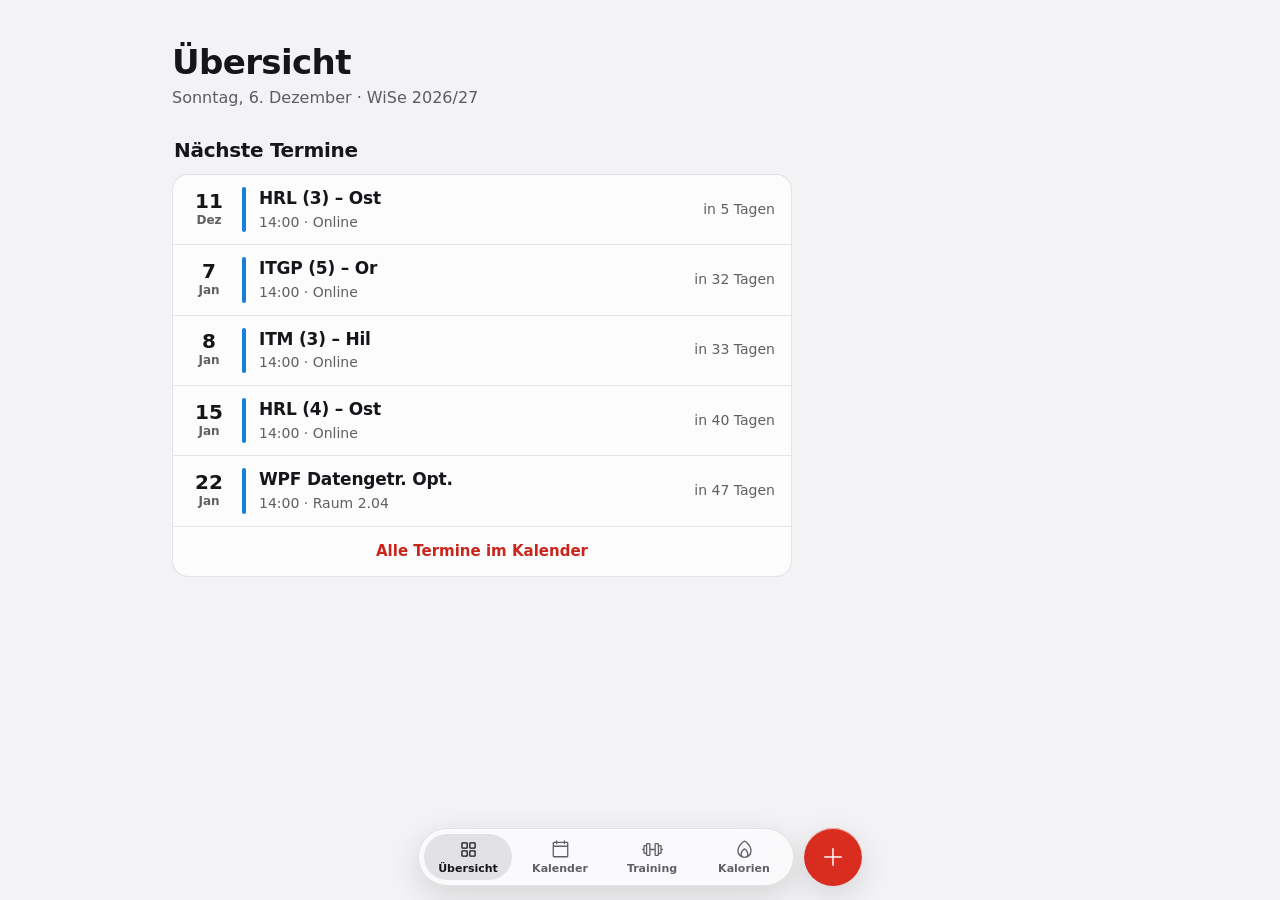
==== commit dd4a7bb2: "Kalorien-Tracker pro Tag hinzufügen Neuer Tab 'Kalorien' (kcal.html): Einträge pro Tag addieren, Sum" ====
--- a/index.html
+++ b/index.html
@@ -9,7 +9,7 @@
   <meta name="apple-mobile-web-app-status-bar-style" content="default" />
   <meta name="apple-mobile-web-app-title" content="Studienkalender" />
   <title>Studienkalender</title>
-  <link rel="stylesheet" href="style.css?v=6" />
+  <link rel="stylesheet" href="style.css?v=10" />
 </head>
 <body>
   <main class="app">
@@ -26,7 +26,7 @@
 
   <nav class="tabbar" id="tabbar" aria-label="Hauptnavigation"></nav>
 
-  <script src="app.js?v=6"></script>
+  <script src="app.js?v=7"></script>
   <script>
     const data = loadEvents();
     mountTabbar("home");
--- a/style.css
+++ b/style.css
@@ -114,6 +114,18 @@
   outline-offset: 2px;
 }
 
+/* Deckt den Bereich unter Uhr und Notch ab, damit beim Scrollen nichts durchscheint */
+body::before {
+  content: "";
+  position: fixed;
+  top: 0;
+  left: 0;
+  right: 0;
+  height: var(--safe-top);
+  background: var(--bg);
+  z-index: 30;
+}
+
 .app {
   max-width: 480px;
   margin: 0 auto;
@@ -461,11 +473,48 @@
 .today-kind.is-gym { color: var(--accent); }
 .today-sub { color: var(--text-2); font-size: 15px; margin-top: 4px; }
 .today-card .ex-list { margin: 14px 0 16px; border-top: 1px solid var(--line); }
-.today-card .btn svg, .today-done svg { width: 19px; height: 19px; vertical-align: -4px; margin-right: 6px; }
+
+.ex-sub {
+  padding: 16px 0 8px;
+  border-top: 1px solid var(--line);
+  font-size: 14px;
+  font-weight: 700;
+  color: var(--accent);
+}
+.ex-sub + .ex { border-top: none; }
+
+/* Abhakbare Übung */
+.ex.check {
+  width: 100%;
+  min-height: 60px;
+  text-align: left;
+  justify-content: flex-start;
+  transition: background-color 140ms ease;
+}
+.ex.check .n { flex: 1; }
+.ex.check .box {
+  flex: 0 0 auto;
+  width: 28px;
+  height: 28px;
+  display: grid;
+  place-items: center;
+  border-radius: 50%;
+  border: 2px solid var(--text-3);
+  color: transparent;
+  transition: background-color 160ms ease, border-color 160ms ease;
+}
+.ex.check .box svg { width: 16px; height: 16px; }
+.ex.check[aria-checked="true"] .box {
+  background: var(--accent-fill);
+  border-color: var(--accent-fill);
+  color: var(--on-accent);
+}
+.ex.check[aria-checked="true"] .n, .ex.check[aria-checked="true"] .mu, .ex.check[aria-checked="true"] .s { color: var(--text-3); }
+.ex.check:active { background: var(--surface-2); }
 
 .ex {
   display: flex;
-  align-items: baseline;
+  align-items: center;
   justify-content: space-between;
   gap: 14px;
   padding: 12px 0;
@@ -473,6 +522,7 @@
 .ex + .ex { border-top: 1px solid var(--line); }
 .group .ex { padding: 13px 16px; }
 .ex .n { font-size: 16px; font-weight: 500; min-width: 0; }
+.ex .mu { display: block; font-size: 13px; font-weight: 400; color: var(--text-2); margin-top: 1px; }
 .ex .s {
   flex: 0 0 auto;
   font-size: 15px;
@@ -511,6 +561,134 @@
 
 .plan-grid { display: grid; gap: 16px; }
 .plan-name { font-size: 15px; font-weight: 700; margin: 0 2px 8px; }
+
+/* ============================ KALORIEN ============================ */
+.kcal-day { color: var(--text-2); font-size: 15px; font-weight: 600; }
+.kcal-total {
+  display: flex;
+  align-items: baseline;
+  gap: 6px;
+  margin-top: 4px;
+  font-size: 44px;
+  font-weight: 700;
+  letter-spacing: -1px;
+  line-height: 1.05;
+  font-variant-numeric: tabular-nums;
+}
+.kcal-total .u { font-size: 18px; font-weight: 600; color: var(--text-2); letter-spacing: 0; }
+
+.kcal-meter {
+  height: 8px;
+  margin-top: 14px;
+  border-radius: 999px;
+  background: var(--surface-2);
+  overflow: hidden;
+}
+.kcal-meter span {
+  display: block;
+  height: 100%;
+  width: 0;
+  border-radius: inherit;
+  background: var(--green);
+  transition: width 320ms var(--ease-out), background-color 200ms ease;
+}
+.kcal-meter span.over { background: var(--accent-fill); }
+
+.kcal-goal {
+  display: flex;
+  align-items: center;
+  justify-content: space-between;
+  gap: 10px;
+  min-height: 44px;
+  font-size: 15px;
+  color: var(--text-2);
+}
+.kcal-goal b { color: var(--text); font-variant-numeric: tabular-nums; }
+.kcal-goal b.is-over { color: var(--accent); }
+.goal-btn {
+  min-height: 44px;
+  padding: 0 4px;
+  color: var(--accent);
+  font-size: 14px;
+  font-weight: 600;
+}
+.goal-form { display: flex; align-items: center; gap: 8px; width: 100%; padding: 6px 0; }
+.goal-form label { font-size: 14px; font-weight: 600; flex: 0 0 auto; }
+.goal-form .input { min-height: 44px; padding: 8px 12px; flex: 1; min-width: 0; }
+
+.kcal-form {
+  display: grid;
+  grid-template-columns: minmax(0, 1fr) 92px 52px;
+  gap: 8px;
+  margin-top: 10px;
+}
+.kcal-in { text-align: right; font-variant-numeric: tabular-nums; }
+.kcal-add { width: 52px; padding: 0; display: grid; place-items: center; }
+.kcal-add svg { width: 22px; height: 22px; }
+.kcal-hint { font-size: 13px; color: var(--text-3); margin: 8px 2px 0; }
+.kcal-hint b { color: var(--text-2); font-weight: 600; }
+
+.chips { display: flex; flex-wrap: wrap; gap: 6px; }
+.chips:not(:empty) { margin-top: 14px; padding-top: 14px; border-top: 1px solid var(--line); }
+.chips-label { width: 100%; font-size: 13px; font-weight: 600; color: var(--text-2); margin: 0 2px 2px; }
+.chip {
+  display: inline-flex;
+  align-items: center;
+  gap: 6px;
+  min-height: 38px;
+  padding: 0 12px;
+  border-radius: 999px;
+  background: var(--surface-2);
+  font-size: 14px;
+  font-weight: 500;
+}
+.chip span { color: var(--text-2); font-variant-numeric: tabular-nums; }
+
+.kcal-row {
+  display: flex;
+  align-items: center;
+  gap: 10px;
+  padding: 8px 6px 8px 16px;
+  min-height: 56px;
+}
+.kcal-row + .kcal-row { border-top: 1px solid var(--line); }
+.kcal-row .ev-text .t { font-size: 16px; font-weight: 500; }
+.kcal-row .kv { flex: 0 0 auto; font-size: 15px; font-weight: 600; font-variant-numeric: tabular-nums; }
+.kcal-row.sum { background: var(--surface-2); }
+.kcal-row.sum .t, .kcal-row.sum .kv { font-weight: 700; }
+.del-btn, .del-space {
+  flex: 0 0 auto;
+  width: 40px;
+  height: 40px;
+  display: grid;
+  place-items: center;
+  border-radius: 50%;
+  color: var(--text-3);
+}
+.del-btn svg { width: 15px; height: 15px; }
+.del-btn:active { background: var(--surface-3); color: var(--accent); }
+
+.week-row { min-height: 54px; gap: 14px; }
+.week-row.is-sel { background: var(--surface-2); }
+.wbar { flex: 1; height: 8px; border-radius: 999px; background: var(--surface-2); overflow: hidden; }
+.week-row.is-sel .wbar { background: var(--surface-3); }
+.wbar span { display: block; height: 100%; border-radius: inherit; background: var(--green); }
+.wbar span.over { background: var(--accent-fill); }
+.week-row .when { min-width: 80px; text-align: right; }
+
+/* Kalorien-Karte im Tagesblatt des Kalenders */
+.kcal-link { margin-bottom: 12px; }
+.kcal-ic {
+  flex: 0 0 auto;
+  width: 30px;
+  height: 30px;
+  display: grid;
+  place-items: center;
+  border-radius: 50%;
+  background: var(--accent-soft);
+  color: var(--accent);
+}
+.kcal-ic svg { width: 17px; height: 17px; }
 
 /* ============================ SHEET ============================ */
 .scrim {
@@ -735,7 +913,8 @@
 /* Hover nur mit echtem Zeiger */
 @media (hover: hover) and (pointer: fine) {
   .row:hover, .cell:hover { background: var(--surface-2); }
-  .ev-card:hover, .close-btn:hover, .btn-cancel:hover { background: var(--surface-3); }
+  .ev-card:hover, .close-btn:hover, .btn-cancel:hover, .chip:hover, .del-btn:hover { background: var(--surface-3); }
+  .del-btn:hover { color: var(--accent); }
   .tab:not([aria-current]):hover { color: var(--text); }
   .nav-btn:hover, .quiet-btn:hover { background: var(--surface-2); }
   .fab:hover, .btn-save:not(:disabled):hover { filter: brightness(1.08); }
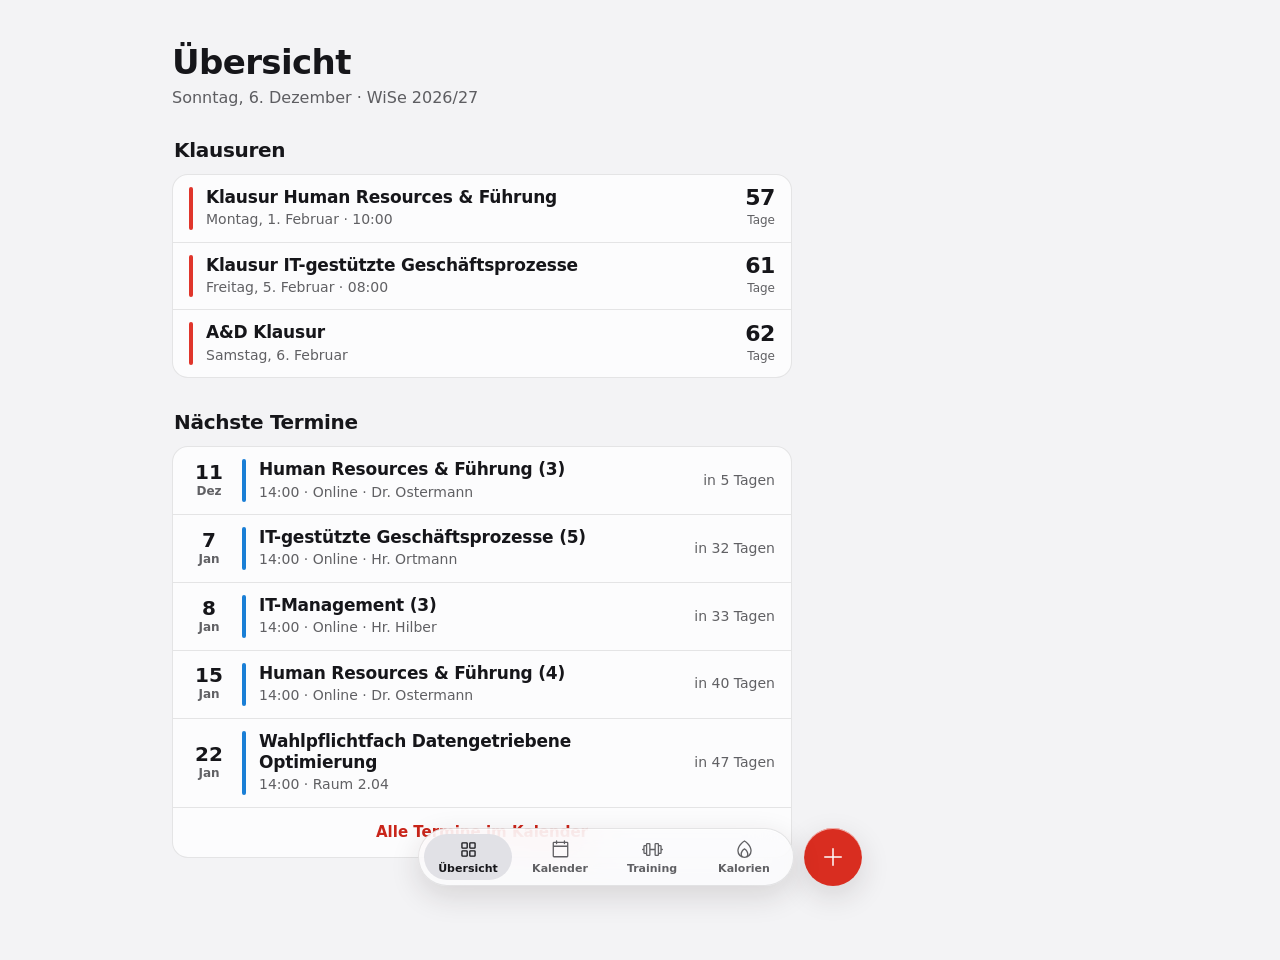
==== commit d8c88750: "Logo, Klausuren-Countdown und ausgeschriebene Modulnamen - Logo (Doktorhut) als Favicon, Apple-Touch" ====
--- a/index.html
+++ b/index.html
@@ -9,7 +9,11 @@
   <meta name="apple-mobile-web-app-status-bar-style" content="default" />
   <meta name="apple-mobile-web-app-title" content="Studienkalender" />
   <title>Studienkalender</title>
-  <link rel="stylesheet" href="style.css?v=10" />
+  <link rel="icon" href="icon.svg" type="image/svg+xml" />
+  <link rel="icon" href="favicon-32.png" sizes="32x32" type="image/png" />
+  <link rel="apple-touch-icon" href="apple-touch-icon.png" />
+  <link rel="manifest" href="manifest.webmanifest" />
+  <link rel="stylesheet" href="style.css?v=11" />
 </head>
 <body>
   <main class="app">
@@ -17,6 +21,11 @@
       <h1>Übersicht</h1>
       <p class="sub" id="todayDate"></p>
     </header>
+
+    <section class="dash" aria-labelledby="h-exams" id="examSection" hidden>
+      <div class="section-head"><h2 id="h-exams">Klausuren</h2></div>
+      <div class="group" id="exams"></div>
+    </section>
 
     <section class="dash" aria-labelledby="h-next">
       <div class="section-head"><h2 id="h-next">Nächste Termine</h2></div>
@@ -26,13 +35,37 @@
 
   <nav class="tabbar" id="tabbar" aria-label="Hauptnavigation"></nav>
 
-  <script src="app.js?v=7"></script>
+  <script src="app.js?v=8"></script>
   <script>
     const data = loadEvents();
     mountTabbar("home");
 
     document.getElementById("todayDate").textContent =
       `${DAYS_LONG[new Date().getDay()]}, ${new Date().getDate()}. ${MONTHS[new Date().getMonth()]} · ${semesterLabel()}`;
+
+    /* ---- Countdown bis zu den anstehenden Klausuren ---- */
+    const exams = allEventsSorted(data).filter((e) => e.category === "exam" && daysUntil(e.date) >= 0);
+    if (exams.length) {
+      document.getElementById("examSection").hidden = false;
+      document.getElementById("exams").innerHTML = exams.map((e) => {
+        const d = daysUntil(e.date);
+        const dt = parseKey(e.date);
+        const sub = [`${DAYS_LONG[dt.getDay()]}, ${dt.getDate()}. ${MONTHS[dt.getMonth()]}`, e.time]
+          .filter(Boolean).join(" · ");
+        const count = d > 1
+          ? `<span class="num">${d}</span><span class="unit">Tage</span>`
+          : `<span class="num">${relativeLabel(d)}</span>`;
+        return `
+          <a class="row" href="calendar.html?d=${e.date}">
+            <span class="bar bg-exam"></span>
+            <span class="ev-text">
+              <span class="t">${escapeHtml(displayTitle(e))}</span>
+              <span class="m">${escapeHtml(sub)}</span>
+            </span>
+            <span class="count ${d <= 7 ? "soon" : ""}">${count}</span>
+          </a>`;
+      }).join("");
+    }
 
     /* ---- Die nächsten 5 anstehenden Termine (alle Kategorien) ---- */
     const future = allEventsSorted(data).filter((e) => daysUntil(e.date) >= 0);
@@ -58,7 +91,7 @@
             </span>
             <span class="bar bg-${cat.cls}"></span>
             <span class="ev-text">
-              <span class="t">${escapeHtml(e.title)}</span>
+              <span class="t">${escapeHtml(displayTitle(e))}</span>
               <span class="m">${escapeHtml(eventMeta(e))}</span>
             </span>
             <span class="when">${relativeLabel(d)}</span>
--- a/style.css
+++ b/style.css
@@ -181,9 +181,8 @@
   font-size: 17px;
   font-weight: 600;
   letter-spacing: -0.2px;
-  white-space: nowrap;
-  overflow: hidden;
-  text-overflow: ellipsis;
+  line-height: 1.25;
+  overflow-wrap: break-word;
 }
 .ev-text .m { font-size: 14px; color: var(--text-2); margin-top: 2px; }
 
@@ -224,6 +223,15 @@
   color: var(--text-2);
   font-variant-numeric: tabular-nums;
 }
+
+/* Countdown rechts in der Zeile (Klausuren) */
+.count { flex: 0 0 auto; text-align: right; font-variant-numeric: tabular-nums; }
+.count .num { display: block; font-size: 22px; font-weight: 700; letter-spacing: -0.4px; line-height: 1; }
+.count .unit { display: block; font-size: 12px; color: var(--text-2); margin-top: 3px; }
+.count.soon .num { color: var(--accent); }
+
+.dash + .dash { margin-top: 30px; }
+.dash[hidden] { display: none; }
 
 .group-btn {
   display: block;
